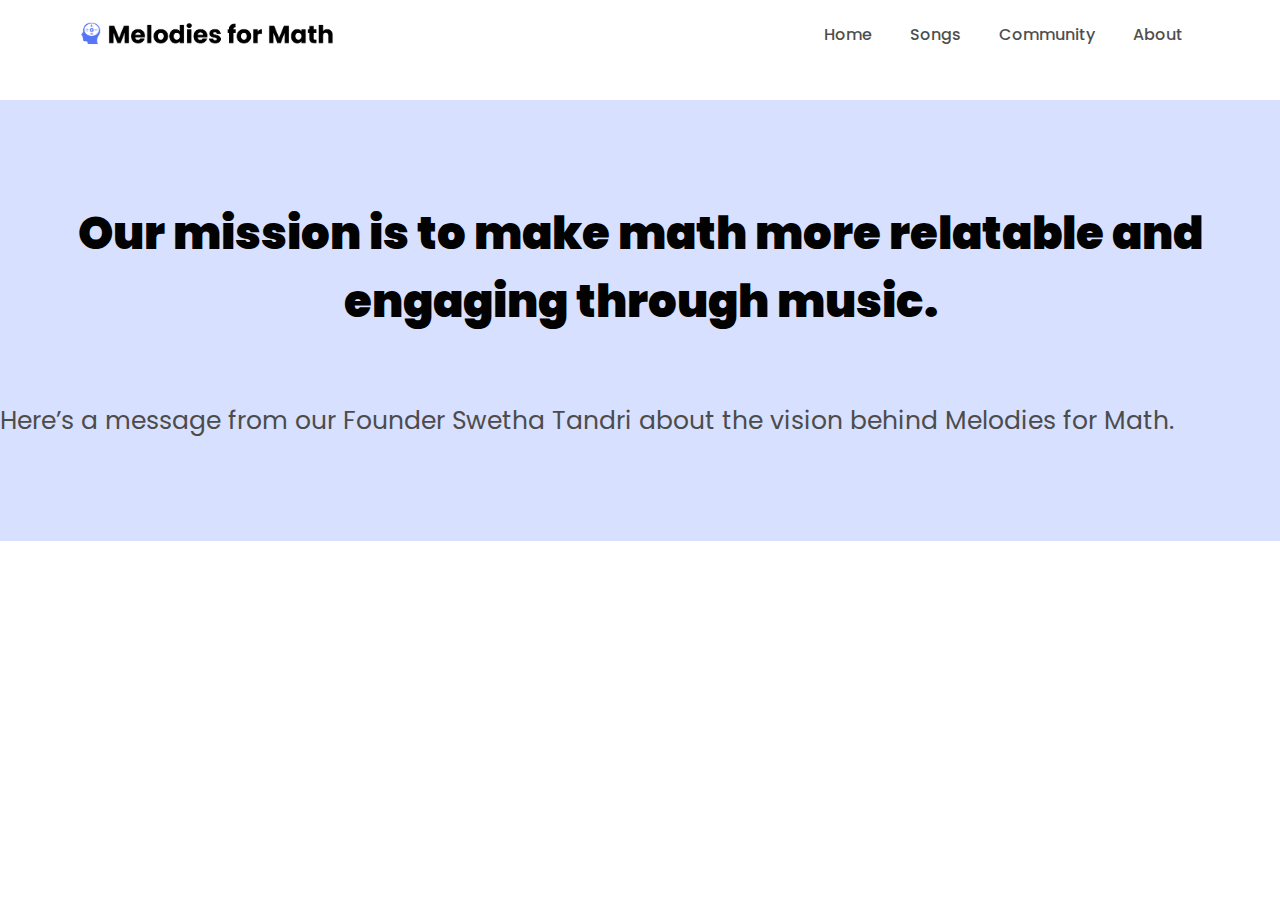
==== about.html @ 5a2b3b9a "songs tab" ====
<!DOCTYPE html>
<html lang="en">
    <head>
        <meta charset="UTF-8">
        <meta http-equiv="X-UA-Compatible" content="IE-edge">
        <meta name="viewport" content="width=device-width, intitial-scale=1.0,  shrink-to-fit=no">
        <title>About</title>
        <link rel="stylesheet" href="https://stackpath.bootstrapcdn.com/bootstrap/4.1.3/css/bootstrap.min.css" integrity="sha384-MCw98/SFnGE8fJT3GXwEOngsV7Zt27NXFoaoApmYm81iuXoPkFOJwJ8ERdknLPMO" crossorigin="anonymous">
        <link rel="stylesheet" href="style.css">
        <link href='https://fonts.googleapis.com/css?family=Poppins'rel="stylesheet">
        <link rel="preconnect" href="https://fonts.googleapis.com"> 
        <link rel="preconnect" href="https://fonts.gstatic.com" crossorigin> 
        <link href="https://fonts.googleapis.com/css2?family=Poppins:wght@700&display=swap" rel="stylesheet">
        <link rel="preconnect" href="https://fonts.googleapis.com"> 
        <link rel="preconnect" href="https://fonts.gstatic.com" crossorigin> 
        <link href="https://fonts.googleapis.com/css2?family=Poppins:wght@400;700&display=swap" rel="stylesheet">
      </head>
    <body>
        <script src="script.js"></script>

        <div class="navigation-bar">
            <div class="m4m-logo">
              <a href="landing.html"> <img src="images/m4m-logo.png">
              </a>
            </div>
            <div id="navigation-container">
            <ul>
              <li><a href="landing.html">Home</a></li>
              <li><a href="songs.html">Songs</a></li>
              <li><a href="https://discord.gg/TbDUQu9WcX" target="_blank">Community</a></li>
              <li><a href="about.html">About</a></li>
            </ul>
            </div>
        </div>

        <section id="our-impact">
            <div class="section second-section">
              <div class="container">
               <div class="row justify-content-center text-center">
                <div class="col-12 col-sm-6 col-lg-10" align="center">
                    <h1>Our mission is to make math more relatable and engaging through music.</h1>
                </div>
                <div class="row justify-content-center text-center" id="here-is-a-message">
                    <p>Here’s a message from our Founder Swetha Tandri about the vision behind Melodies for Math.</p>
                  </div>
                </div>
                </div>
            </div>
          </section>
    
</body>
</html>
---- style.css ----
*, body {
    font-family: 'Poppins', sans-serif;
    color: #020202;
  }

  html{
    scroll-behavior: smooth;
  }

  html,body {
    margin:0;
    padding:0;
    overflow-x:hidden;
}


  .m4m-logo img {
    float: left;
    height: auto;
    width: 260px;
    margin-top: 16px;
    margin-left: 80px;
  }

/* top navigation bar for all pages */

#navigation-container {
    width: 1200px;
    margin: 0 auto;
    height: 70px;
    position: absolute;
    right: 80px;
  }
  
  .navigation-bar {
    height: 70px;
    text-align:right;
  }

  .navigation-bar img{
    z-index: 200;
    position: relative;
    }
 
  .navigation-bar ul {
    padding: 0px;
    margin: 0px;
    text-align: center;
    display:inline-block;
    vertical-align:top;
    font-weight: 500;
  }
  
  .navigation-bar li {
    list-style-type: none;
    padding: 0px;
    height: 24px;
    margin-top: 4px;
    margin-bottom: 4px;
    display: inline;
  }
  
  .navigation-bar li a {    
    font-size: 16px;
    font-family: 'Poppins', sans-serif;
    text-decoration: none;
    line-height: 70px;
    padding: 5px 17px;
    opacity: 0.7;
    color: #020202;
  }
  
  #menu {
    float: right;
  }

/* landing page */

  #landing-page-image  {
    width: 600px;
    padding-top: 100px;
    padding-bottom: 100px;
  }
  
  #landing h1{
    font-size: 45px;
    margin-bottom: 0;
    font-weight: 900;
    color: #020202;
  }
  
  #landing p{
    font-size: 22px;
    margin-top: 20px;
    color: #4C4C4C;
  }
  
  
  .highlight-1{
    color: #5676F5;
  }

  .img-fluid {
    height: auto;
  }

  #simplifying-math {
    padding-left: 90px;
    padding-right: 30px;
    padding-top: 200px;
  }

  /* buttons on landing page */
  button {
    background-color: #5676F5;
    color:#ffffff;
    border-radius: 50px;
    font-size: 17px;
    padding: 15px 28px 15px 28px;
    border: 2px solid #5676F5;
    font-weight: 400;
  }

  .button1{
    margin-top: 20px;
    box-shadow:3px 3px 3px rgb(207, 207, 207);  
  }
  
  .button1:hover {
    background-color: #D8E0FF; 
    color:#5676F5;
  }
  
  .button2{

    background-color:#ffffff;
    color: #020202;
    border: 2px solid #020202;
    box-shadow:3px 3px 3px rgb(207, 207, 207);  
    margin-left: 20px;

  }
  
  .button2:hover {
    background-color: #5676F5; 
    border: 2px solid #5676F5;
    color:#Ffffff;
  }
  
  /* our impact */

  .second-section {
    background-color: #D8E0FF;
  }

  .our-impact {
    background-color: #D8E0FF;
  }

  .align-items-start{
    background-color: #D8E0FF;

  }

  .footer {
    background-color: #5676F5;
  }

  #our-impact h1{
    font-size: 45px;
    margin-bottom: 0;
    font-weight: 900;
    color: #020202;
    padding-top: 50px;
    padding-bottom: 50px;
  }

  #our-impact h3{
    font-size: 45px;
  }

  #our-impact p{
    font-size: 25px;
    padding-bottom: 50px;
  }


/* why m4m exists */

  #music-note{
    width: 200px;
  }

  #operations{
    width: 200px;
  }

  #briefcase{
    width: 230px;
  }

  #why-m4m-exists h1{
    font-size: 45px;
    margin-bottom: 0;
    font-weight: 900;
    color: #020202;
    padding-top: 50px;
    padding-bottom: 40px;
  }

  #why-m4m-exists h3{
    padding-top: 40px;
    padding-right: 85px;
    padding-left: 85px;
    line-height: 45px;
  }

  /* learn math concepts easily */

  #landing-page-image-left  {
    width: 800px;
  }
  
  #learn-math-concepts h1{
    font-size: 45px;
    margin-bottom: 0;
    font-weight: 900;
    color: #020202;
    padding-top: 200px;
  }
  
  #learn-math-concepts p{
    font-size: 22px;
    margin-top: 20px;
    color: #4C4C4C;
  }

  /* meet a hub of motivated math students just like you. */

  #landing-page-image-right {
    width: 600px;
    padding-left: 80px;
  }
  
  #meet-motivated-students{
    padding-left: 90px;
    padding-right: 30px;
    padding-top: 50px;
    padding-bottom: 100px;
  }

  #meet-motivated-students h1{
    font-size: 45px;
    margin-bottom: 0;
    font-weight: 900;
    color: #020202;
    padding-top: 100px;

  }
  
  #meet-motivated-students p{
    font-size: 22px;
    margin-top: 20px;
    color: #4C4C4C;
  }

  /* Hear from our members */

  .highlight-2{
    line-height: 40px;
    color: #4C4C4C;
    font-weight: bold;
  }
  
  .highlight-3{
    color: #A39E9E;
  }

  .box-2{
    background-color:#fff;  
    
    padding-left:20px;
    padding-right:20px;
    border-radius: 20px;
    width: 500px;
    margin: 20px;

  }

  .box-2 p{
    padding: 40px;
    color: #4C4C4C
  }


  #hear-from-members h1{
    font-size: 45px;
    margin-bottom: -80;
    font-weight: 900;
    color: #020202;
  }

  #hear-from p{
    line-height: 80px;
    color: #4C4C4C;
  }

  #testimonial-boxes{
    padding-top: 0px;
    padding-bottom: 60px;
  }
  
  #hear-from{
    padding-top: 50px;
  }

  .button {
    background-color: #5676F5;
    color:#ffffff;
    border-radius: 50px;
    font-size: 17px;
    padding: 15px 28px 15px 28px;
    border: 2px solid #5676F5;
    font-weight: 400;
  }

  .button3{
    margin-top: 20px;
    box-shadow:3px 3px 3px rgb(207, 207, 207);  
    margin-right: -70px;
  }
  
  .button3:hover {
    background-color: #D8E0FF; 
    color:#5676F5;
  }
  
  .button4{

    background-color:#ffffff;
    color: #020202;
    border: 2px solid #020202;
    box-shadow:3px 3px 3px rgb(207, 207, 207);  
    margin-left: 90px;

  }
  
  .button4:hover {
    background-color: #5676F5; 
    border: 2px solid #5676F5;
    color:#Ffffff;
  }
  

  /* footer */

  #footer p{
    color: #ffffff;
    line-height: 2.5;
  }

  #m4m-white{
    width: 50%;
  }

  #footer-links{
    padding-top: 50px;
  }

  #footer-ein{
    padding-bottom: 30px;
  }

  #tiktok{
    width: 21px;
    margin: 10px;
  }

  #instagram{
    width: 25px;
    margin: 10px;
  }

  #youtube{
    width: 35px;
    margin: 10px;
  }

  #linkedin{
    width: 23px;
    margin: 10px;
  }

  #discord{
    width: 32px;
    margin: 10px;
  }

  /*
  ul {
    display: flex;
    justify-content: space-between;
    border: 1px solid black;
    list-style-type: none;
    padding: 10px;
    margin: 0;
  }

*/

/* about page */

/* our mission is...*/

#here-is-a-message p{
  line-height: 80px;
  color: #4C4C4C;
  padding-bottom: 80px;
}

#our-impact h1{
  padding-bottom: 20px;
  padding-top: 100px;
}
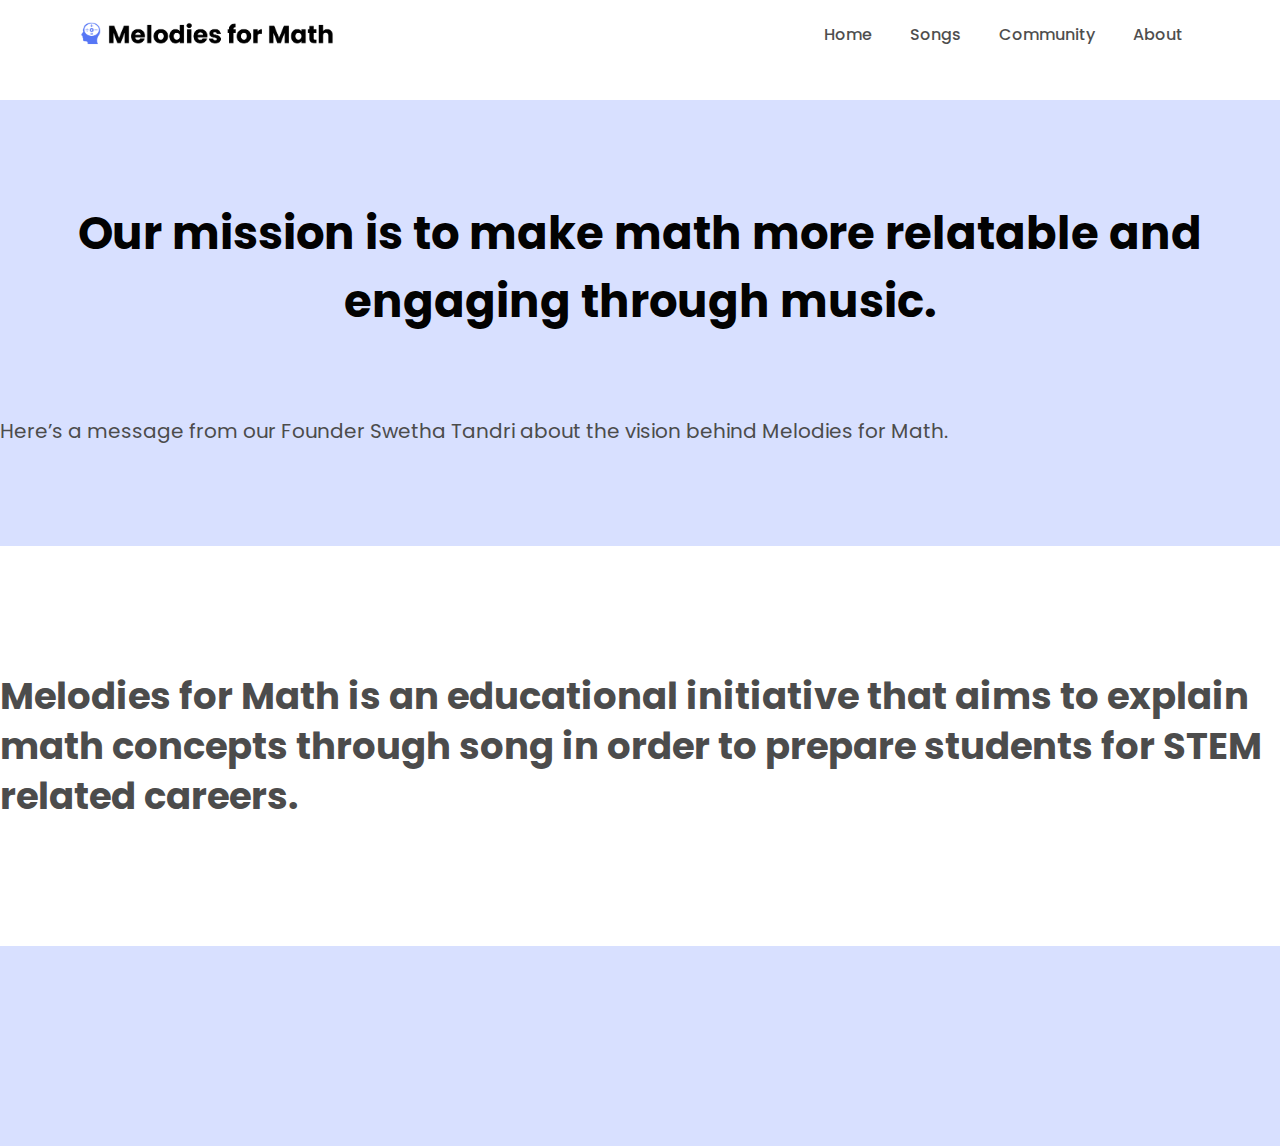
==== commit 1058229c: "songs new commit" ====
--- a/about.html
+++ b/about.html
@@ -33,7 +33,7 @@
             </div>
         </div>
 
-        <section id="our-impact">
+        <section id="our-mission">
             <div class="section second-section">
               <div class="container">
                <div class="row justify-content-center text-center">
@@ -47,6 +47,35 @@
                 </div>
             </div>
           </section>
+
+          <section id="m4m-educational">
+            <div class="section educational-section">
+              <div class="container" id="educational-container">
+               <div class="row justify-content-center text-center">
+                <div class="col-12 col-sm-6 col-lg-11" align="left">
+                    <h1>Melodies for Math is an educational initiative that aims to explain math concepts through song in order to prepare students for STEM related careers. </h1>
+                </div>
+                </div>
+                </div>
+            </div>
+          </section>
+
+          <section id="gradient-about">
+            <div class="section second-section">
+              <div class="container" id="gradient-about">
+               <div class="row justify-content-center text-center">
+                <br>
+                <br>
+                <br>
+                <br>
+                <br>
+                <br>
+                <br>
+                <br>
+                </div>
+                </div>
+            </div>
+          </section>
     
 </body>
 </html>--- a/style.css
+++ b/style.css
@@ -413,12 +413,27 @@
 /* our mission is...*/
 
 #here-is-a-message p{
-  line-height: 80px;
   color: #4C4C4C;
-  padding-bottom: 80px;
+  padding-bottom: 100px;
+  padding-top: 30px;
+  font-size: 20px;
 }
 
-#our-impact h1{
+#our-mission h1{
   padding-bottom: 20px;
   padding-top: 100px;
+  font-weight: 700;
+  font-size: 45px;
 }
+
+.educational-section h1{
+  padding-bottom: 100px;
+  padding-top: 100px;
+  font-weight: 700;
+  font-size: 37px;
+  color: #4C4C4C;
+  line-height: 50px;
+}
+
+
+
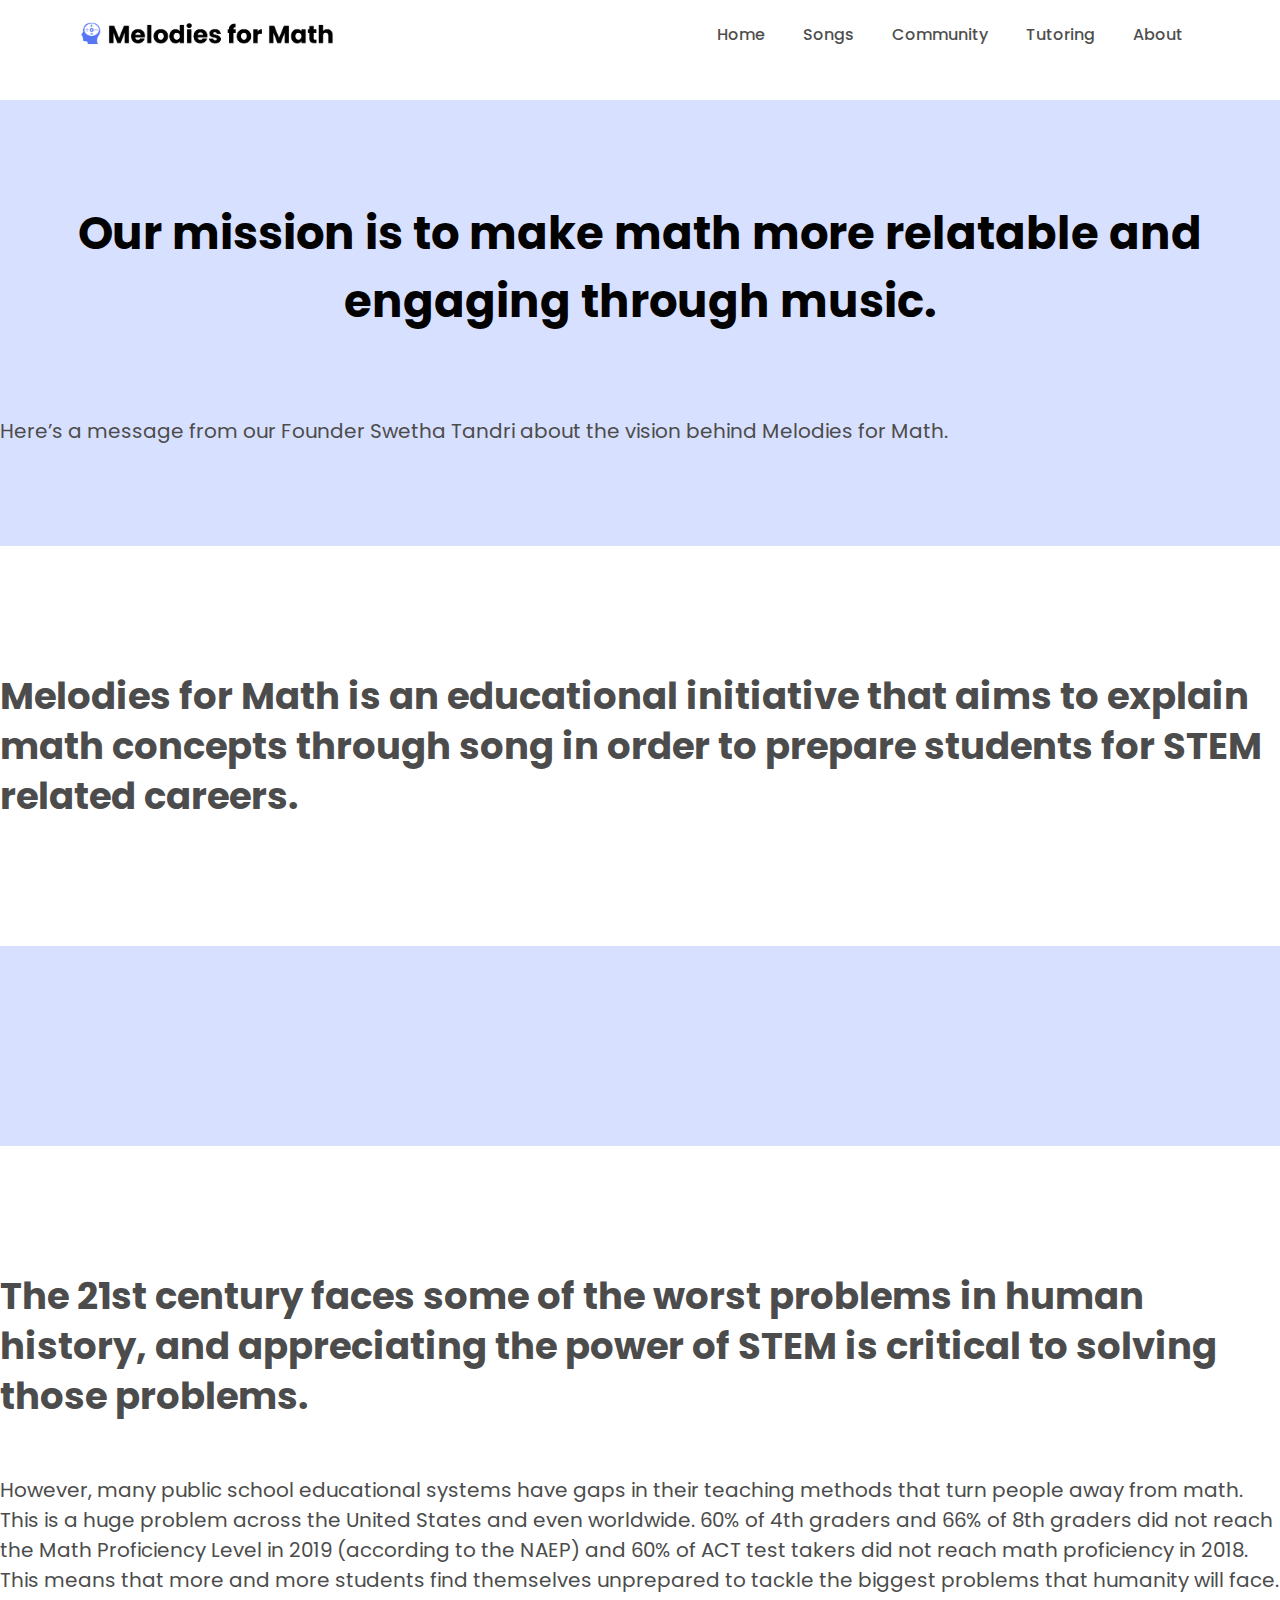
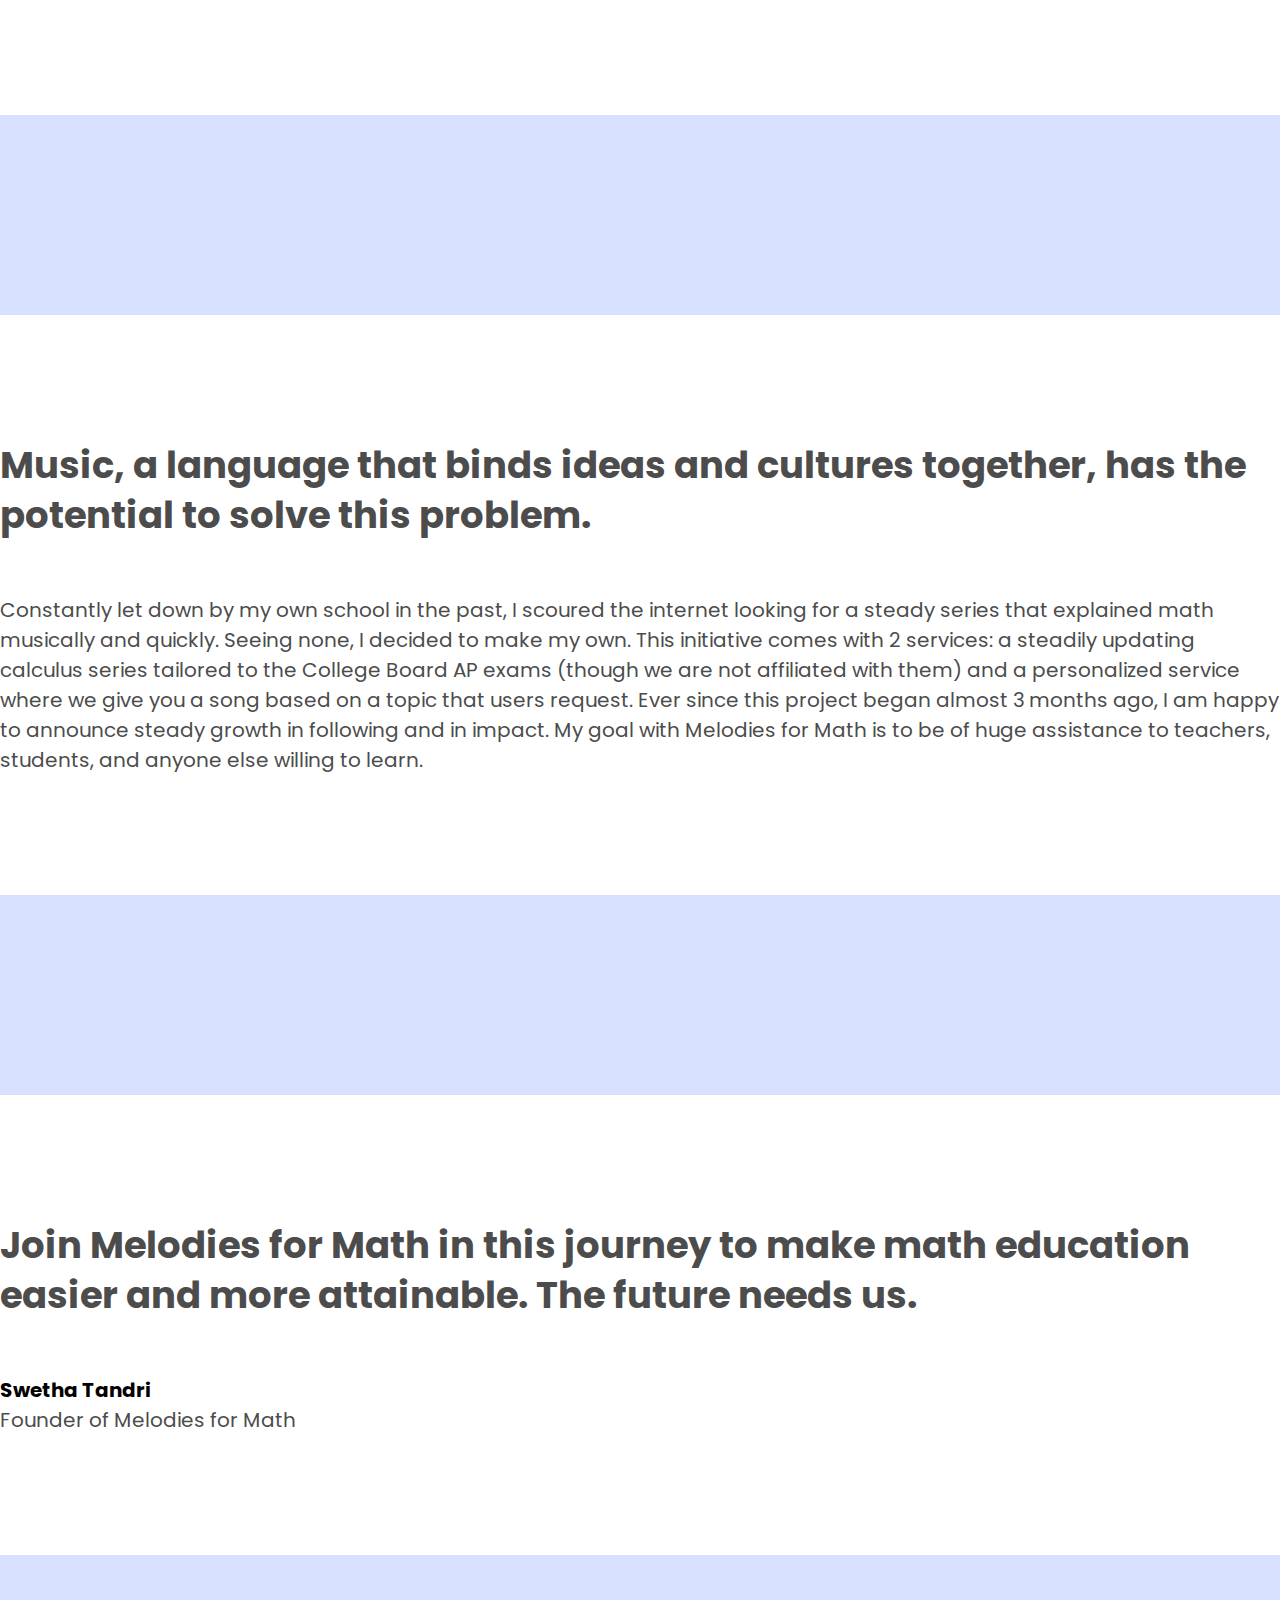
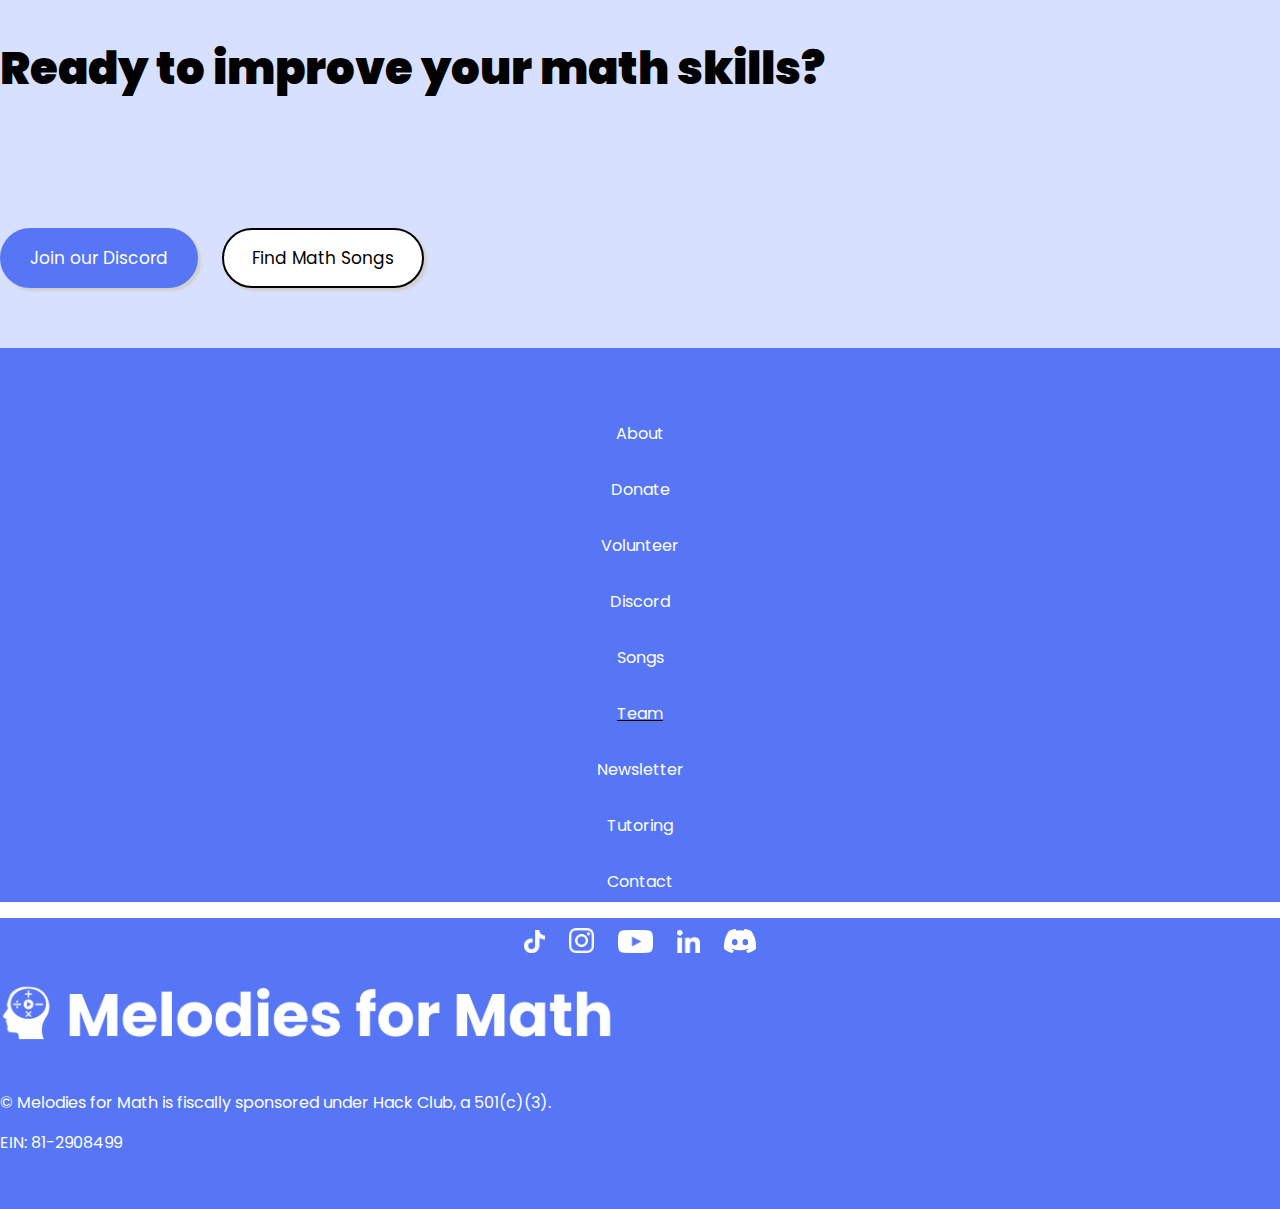
==== commit ea772d62: "finishing static content" ====
--- a/about.html
+++ b/about.html
@@ -27,7 +27,8 @@
             <ul>
               <li><a href="landing.html">Home</a></li>
               <li><a href="songs.html">Songs</a></li>
-              <li><a href="https://discord.gg/TbDUQu9WcX" target="_blank">Community</a></li>
+              <li><a href="https://discord.com/invite/Tz2MhbSn56" target="_blank">Community</a></li>
+              <li><a href="https://calendly.com/swethatandri/one-on-one-tutoring-w-swetha?month=2021-09&date=2021-09-22" target="_blank">Tutoring</a></li>
               <li><a href="about.html">About</a></li>
             </ul>
             </div>
@@ -76,6 +77,174 @@
                 </div>
             </div>
           </section>
+
+          <section id="m4m-educational">
+            <div class="section twentyone-section">
+              <div class="container" id="educational-container">
+               <div class="row justify-content-center text-center">
+                <div class="col-12 col-sm-6 col-lg-11" align="left">
+                    <h1>The 21st century faces some of the worst problems in human history, and appreciating the power of STEM is critical to solving those problems.  </h1>
+                    <p>However, many public school educational systems have gaps in their teaching methods that turn people away from math. This is a huge problem across the United States and even worldwide. 60% of 4th graders and 66% of 8th graders did not reach the Math Proficiency Level in 2019 (according to the NAEP) and 60% of ACT test takers did not reach math proficiency in 2018. This means that more and more students find themselves unprepared to tackle the biggest problems that humanity will face. </p>
+                </div>
+                </div>
+                </div>
+            </div>
+          </section>
+
+          <section id="gradient-about">
+            <div class="section second-section">
+              <div class="container" id="gradient-about">
+               <div class="row justify-content-center text-center">
+                <br>
+                <br>
+                <br>
+                <br>
+                <br>
+                <br>
+                <br>
+                <br>
+                </div>
+                </div>
+            </div>
+          </section>
+
+          <section id="m4m-educational">
+            <div class="section twentyone-section">
+              <div class="container" id="educational-container">
+               <div class="row justify-content-center text-center">
+                <div class="col-12 col-sm-6 col-lg-11" align="left">
+                    <h1>Music, a language that binds ideas and cultures together, has the potential to solve this problem.   </h1>
+                    <p>Constantly let down by my own school in the past, I scoured the internet looking for a steady series that explained math musically and quickly. Seeing none, I decided to make my own. This initiative comes with 2 services: a steadily updating calculus series tailored to the College Board AP exams (though we are not affiliated with them) and a personalized service where we give you a song based on a topic that users request. Ever since this project began almost 3 months ago, I am happy to announce steady growth in following and in impact. My goal with Melodies for Math is to be of huge assistance to teachers, students, and anyone else willing to learn.   </p>
+                </div>
+                </div>
+                </div>
+            </div>
+          </section>
+
+          <section id="gradient-about">
+            <div class="section second-section">
+              <div class="container" id="gradient-about">
+               <div class="row justify-content-center text-center">
+                <br>
+                <br>
+                <br>
+                <br>
+                <br>
+                <br>
+                <br>
+                <br>
+                </div>
+                </div>
+            </div>
+          </section>
+
+          <section id="m4m-educational">
+            <div class="section twentyone-section">
+              <div class="container" id="educational-container">
+               <div class="row justify-content-center text-center">
+                <div class="col-12 col-sm-6 col-lg-11" align="left">
+                    <h1>Join Melodies for Math in this journey to make math education easier and more attainable. The future needs us.   </h1>
+                    <p><b>Swetha Tandri</b><br> Founder of Melodies for Math  </p>
+                </div>
+                </div>
+                </div>
+            </div>
+          </section>
+
+      
+
+          <section id="hear-from-members">
+            <div class="section second-section">
+              <div class="container">
+               <div class="row justify-content-center text-center" id="hear-from">
+                    <h1>Ready to improve your math skills?</h1>
+                    <br>
+                    <br>
+                    <br>
+                  </div>
+                </div>
+              </div> 
+              <div class="row justify-content-center align-items-start" id="testimonial-boxes">
+              
+             
+            <form>
+              <button formaction="https://discord.com/invite/Tz2MhbSn56" target="_blank" class="button button3">Join our Discord</button>
+              <button formaction="#explore-math-resources" class=" button button4">Find Math Songs</button>
+            </form>
+          </div>
+            </div>
+          </section>
+        
+          <section id="footer">
+        
+              <div class="row footer justify-content-center text-center" id="footer-links">
+                <div class="col-12 col-sm-6 col-lg-1" align="center"> 
+                  <p>About</p>
+                </div>
+                <div class="col-12 col-sm-6 col-lg-1" align="center">
+                  <p>Donate</p>
+                </div>
+                <div class="col-12 col-sm-6 col-lg-1" align="center">
+                  <p>Volunteer</p>
+                </div>
+                <div class="col-12 col-sm-6 col-lg-1" align="center">
+                  <p>Discord</p>
+                </div>
+                <div class="col-12 col-sm-6 col-lg-1" align="center">
+                  <p>Songs</p>
+                </div>
+                <div class="col-12 col-sm-6 col-lg-1" align="center">
+                  <a href="team.html"><p>Team</p></a>
+                </div>
+                <div class="col-12 col-sm-6 col-lg-1" align="center">
+                  <p>Newsletter</p>
+                </div>
+                <div class="col-12 col-sm-6 col-lg-1" align="center">
+                  <p>Tutoring</p>
+                </div>
+                <div class="col-12 col-sm-6 col-lg-1" align="center">
+                  <p>Contact</p>
+                </div>
+              </div>
+        
+              <!--
+              <div class="row footer justify-content-center text-center">
+              <div class="container justify-content-center">
+                <ul>
+                  <li>Random Link</li>
+                  <li>Random Link</li>
+                  <li>Random Link</li>
+                  <li>Random Link</li>
+                  <li>Random Link</li>
+                  <li>Random Link</li>
+                  <li>Random Link</li>
+                  <li>Random Link</li>
+                  <li>Random Link</li>
+        
+                </ul>
+              </div>
+              </div>
+            -->
+        
+              <div class="row footer justify-content-center text-center" id="footer-socials">
+                <div class="container justify-content-center" align="center" id="socials">
+                  <img src="images/tiktok.png" id="tiktok" alt="popsicle">
+                  <img src="images/instagram.png" id="instagram" alt="popsicle">
+                  <img src="images/youtube.png" id="youtube" alt="popsicle">
+                  <img src="images/linkedin.png" id="linkedin" alt="popsicle">
+                  <img src="images/discord.png" id="discord" alt="popsicle">
+                </div>
+              </div>
+        
+              <div class="section footer">
+                <div class="container">
+                 <div class="row justify-content-center text-center col-12" id="footer-ein">
+                  <img src="images/m4m-white.png" id="m4m-white" alt="popsicle">
+                      <p>© Melodies for Math is fiscally sponsored under Hack Club, a 501(c)(3). <br> EIN: 81-2908499</p>
+                    </div>
+                  </div>
+                </div> 
+          </section>
     
 </body>
 </html>--- a/style.css
+++ b/style.css
@@ -132,19 +132,17 @@
   }
   
   .button2{
-
-    background-color:#ffffff;
-    color: #020202;
-    border: 2px solid #020202;
+    background-color:#ffffff !important;
+    color: #020202 !important;
+    border: 2px solid #020202 !important;
     box-shadow:3px 3px 3px rgb(207, 207, 207);  
     margin-left: 20px;
-
   }
   
   .button2:hover {
-    background-color: #5676F5; 
-    border: 2px solid #5676F5;
-    color:#Ffffff;
+    background-color: #5676F5 !important; 
+    border: 2px solid #5676F5 !important;
+    color:#Ffffff !important;
   }
   
   /* our impact */
@@ -435,5 +433,97 @@
   line-height: 50px;
 }
 
-
-
+.twentyone-section h1{
+  padding-top: 100px;
+  font-weight: 700;
+  font-size: 37px;
+  color: #4C4C4C;
+  line-height: 50px;
+}
+
+.twentyone-section p{
+  padding-bottom: 100px;
+  padding-top: 30px;
+  font-size: 20px;
+  color: #4C4C4C;
+}
+
+/* songs tab */
+
+#searchbar {
+  border-radius: 30px;
+  background-color: #E5E7EB;
+  border: 2px solid #E5E7EB;
+  padding-top: 15px;
+  padding-bottom: 15px;
+  padding-left: 300px;
+  padding-right: 300px;
+  margin-bottom: 60px;
+}
+
+#find-the-perfect-section-p p{
+  color: #4C4C4C;
+  padding-bottom: 30px;
+  padding-top: 30px;
+  font-size: 20px;
+}
+
+
+#the-perfect h1{
+  padding-top: 100px;
+  font-weight: 700;
+  font-size: 45px;
+}
+
+button {
+  background-color: #5676F5;
+  color:#ffffff;
+  border-radius: 50px;
+  font-size: 17px;
+  padding: 15px 28px 15px 28px;
+  border: 2px solid #5676F5;
+  font-weight: 400;
+}
+
+.button-request{
+  margin-top: 0px;
+  box-shadow:3px 3px 3px rgb(207, 207, 207);  
+}
+
+.button-request:hover {
+  background-color: #D8E0FF; 
+  color:#5676F5;
+}
+
+#sample-video{
+  margin-bottom: 70px;
+}
+
+/* team page */
+
+.team-section {
+  background-color: #D8E0FF;
+}
+
+#team-section-new h1{
+  padding-bottom: 100px;
+  padding-top: 100px;
+  font-weight: 700;
+  font-size: 45px;
+}
+
+.user-pic {
+  width: 250px;
+  height: 250px;
+  overflow: hidden;
+  border-radius: 100%;
+  margin: 20px auto 20px;
+  border: 3px solid #ddd;
+}
+
+#team-current h4{
+  font-weight: 600;
+}
+
+
+
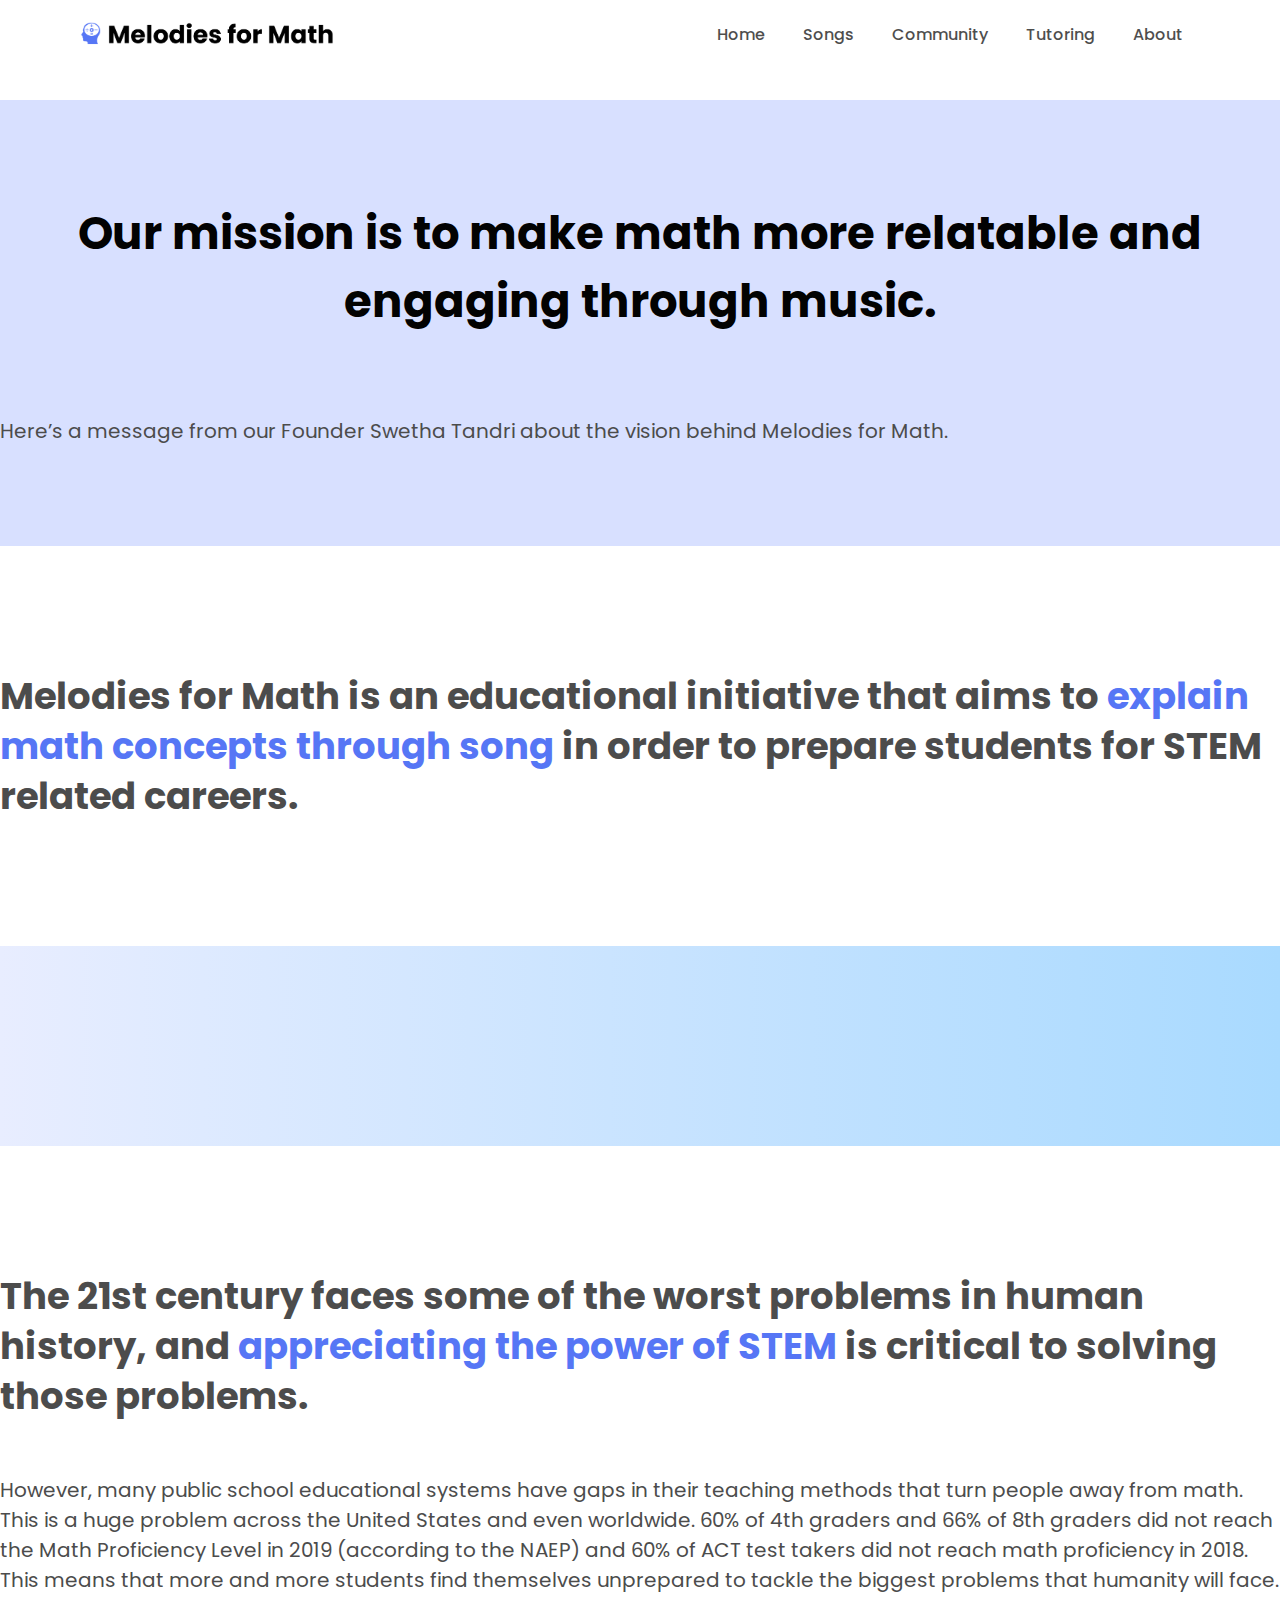
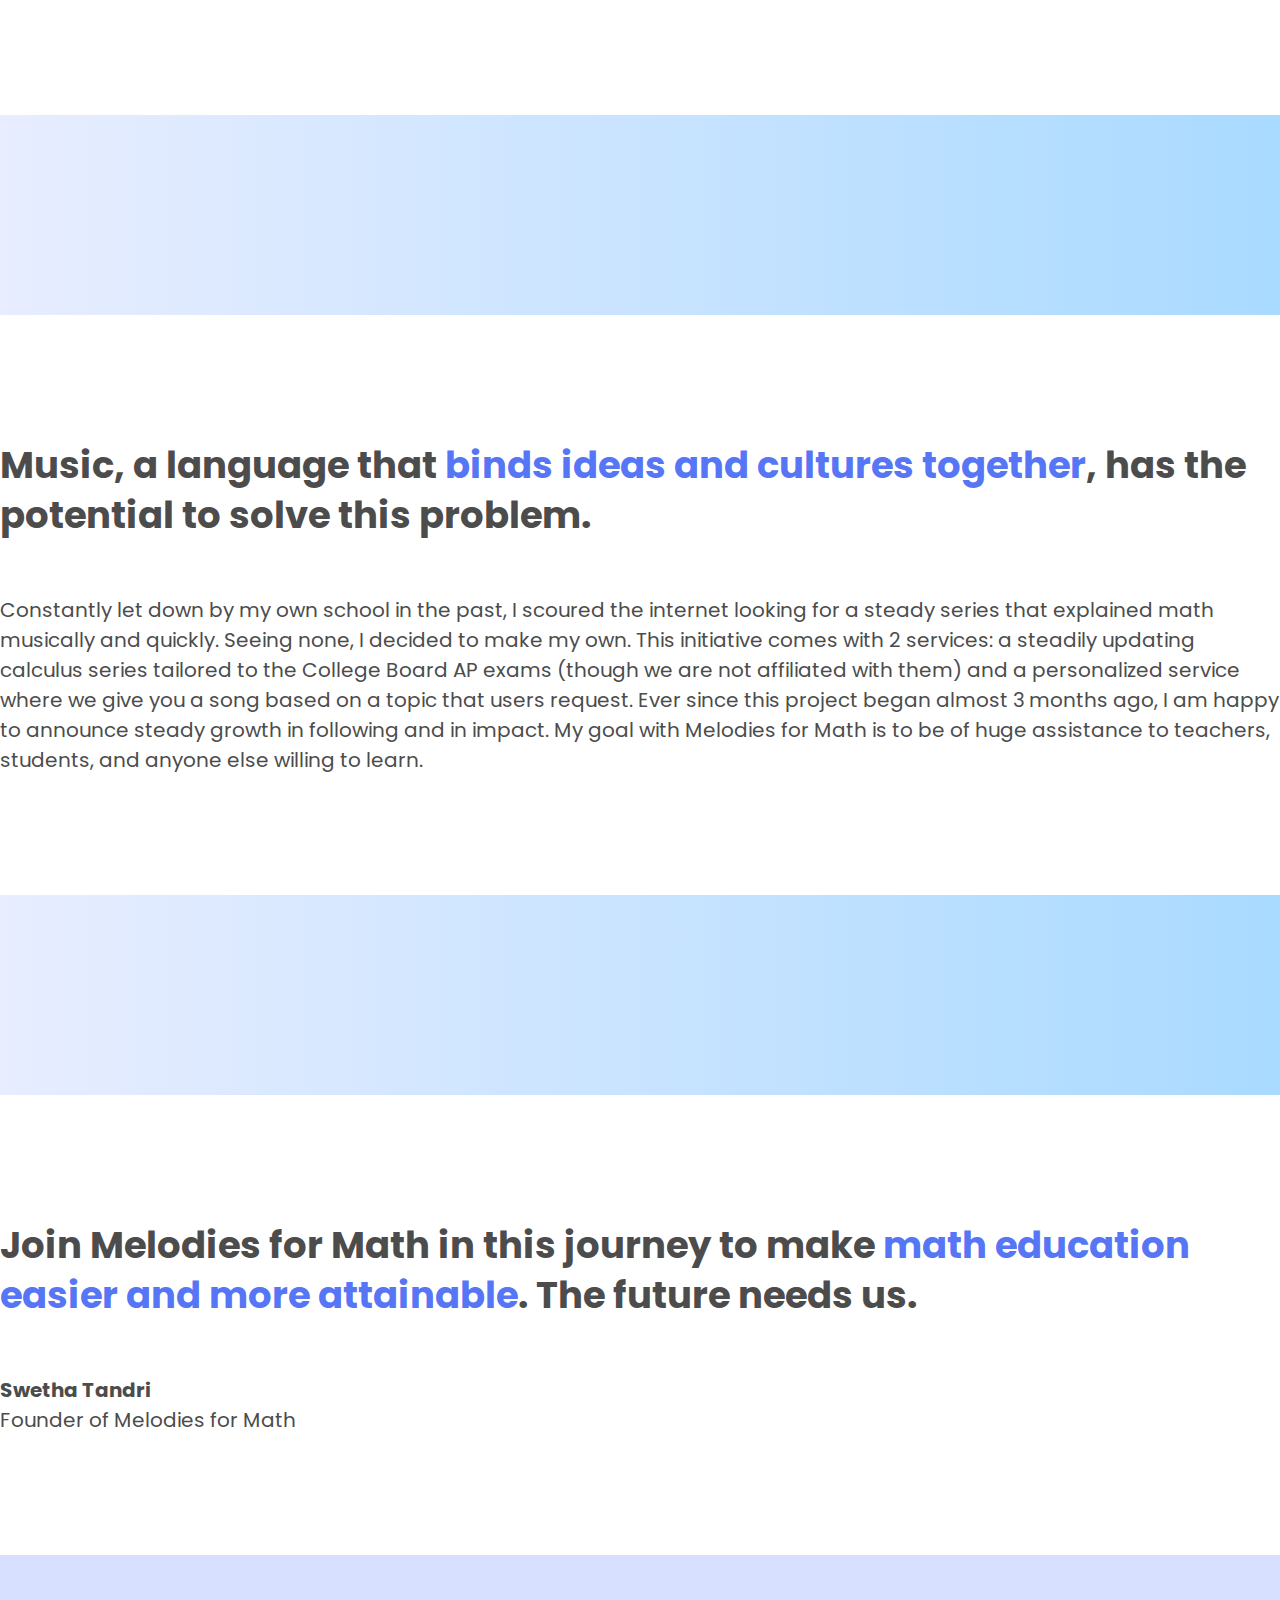
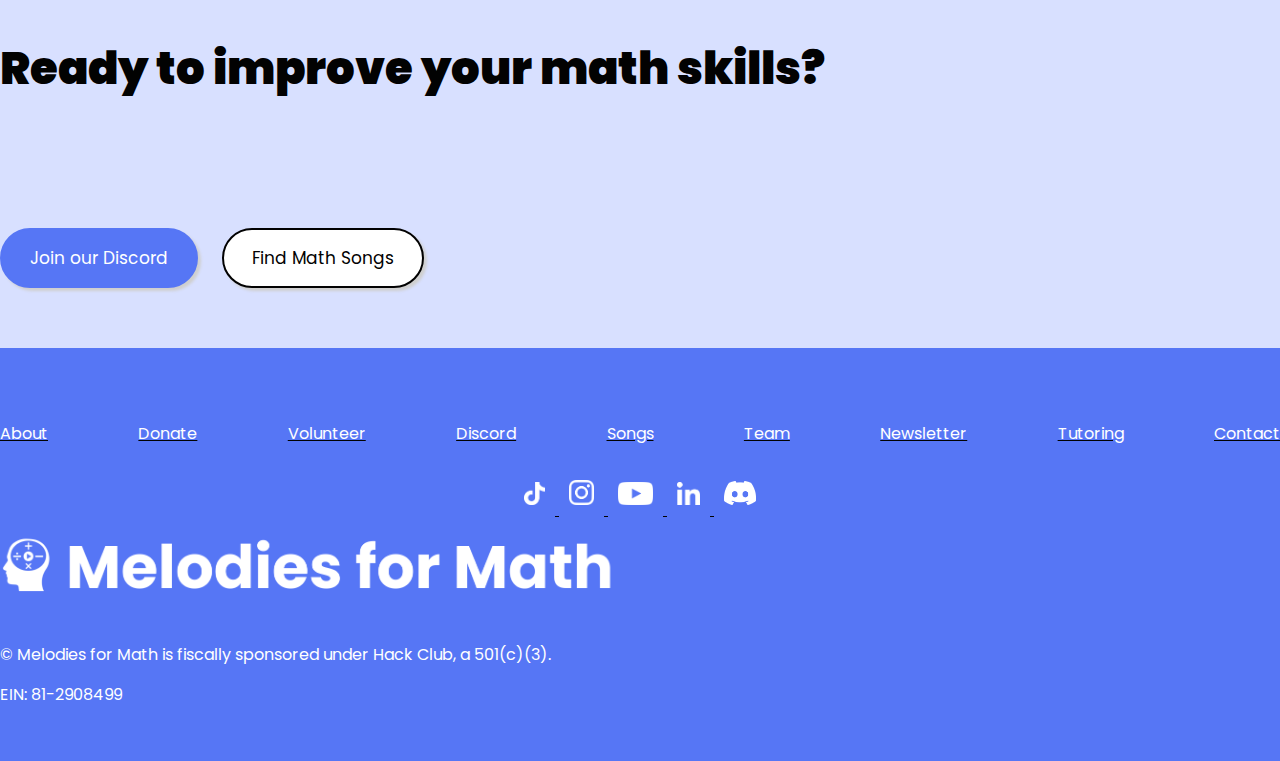
==== commit 8b8f465b: "1am commit" ====
--- a/about.html
+++ b/about.html
@@ -54,7 +54,7 @@
               <div class="container" id="educational-container">
                <div class="row justify-content-center text-center">
                 <div class="col-12 col-sm-6 col-lg-11" align="left">
-                    <h1>Melodies for Math is an educational initiative that aims to explain math concepts through song in order to prepare students for STEM related careers. </h1>
+                    <h1>Melodies for Math is an educational initiative that aims to <span class="highlight-1">explain math concepts through song</span> in order to prepare students for STEM related careers. </h1>
                 </div>
                 </div>
                 </div>
@@ -62,20 +62,16 @@
           </section>
 
           <section id="gradient-about">
-            <div class="section second-section">
-              <div class="container" id="gradient-about">
-               <div class="row justify-content-center text-center">
-                <br>
-                <br>
-                <br>
-                <br>
-                <br>
-                <br>
-                <br>
-                <br>
-                </div>
-                </div>
-            </div>
+              <div id="gradient-about">
+                <br>
+                <br>
+                <br>
+                <br>
+                <br>
+                <br>
+                <br>
+                <br>
+                </div>
           </section>
 
           <section id="m4m-educational">
@@ -83,7 +79,7 @@
               <div class="container" id="educational-container">
                <div class="row justify-content-center text-center">
                 <div class="col-12 col-sm-6 col-lg-11" align="left">
-                    <h1>The 21st century faces some of the worst problems in human history, and appreciating the power of STEM is critical to solving those problems.  </h1>
+                    <h1>The 21st century faces some of the worst problems in human history, and <span class="highlight-1">appreciating the power of STEM</span> is critical to solving those problems.  </h1>
                     <p>However, many public school educational systems have gaps in their teaching methods that turn people away from math. This is a huge problem across the United States and even worldwide. 60% of 4th graders and 66% of 8th graders did not reach the Math Proficiency Level in 2019 (according to the NAEP) and 60% of ACT test takers did not reach math proficiency in 2018. This means that more and more students find themselves unprepared to tackle the biggest problems that humanity will face. </p>
                 </div>
                 </div>
@@ -92,28 +88,24 @@
           </section>
 
           <section id="gradient-about">
-            <div class="section second-section">
-              <div class="container" id="gradient-about">
-               <div class="row justify-content-center text-center">
-                <br>
-                <br>
-                <br>
-                <br>
-                <br>
-                <br>
-                <br>
-                <br>
-                </div>
-                </div>
-            </div>
-          </section>
+            <div id="gradient-about">
+              <br>
+              <br>
+              <br>
+              <br>
+              <br>
+              <br>
+              <br>
+              <br>
+              </div>
+        </section>
 
           <section id="m4m-educational">
             <div class="section twentyone-section">
               <div class="container" id="educational-container">
                <div class="row justify-content-center text-center">
                 <div class="col-12 col-sm-6 col-lg-11" align="left">
-                    <h1>Music, a language that binds ideas and cultures together, has the potential to solve this problem.   </h1>
+                    <h1>Music, a language that <span class="highlight-1">binds ideas and cultures together</span>, has the potential to solve this problem.   </h1>
                     <p>Constantly let down by my own school in the past, I scoured the internet looking for a steady series that explained math musically and quickly. Seeing none, I decided to make my own. This initiative comes with 2 services: a steadily updating calculus series tailored to the College Board AP exams (though we are not affiliated with them) and a personalized service where we give you a song based on a topic that users request. Ever since this project began almost 3 months ago, I am happy to announce steady growth in following and in impact. My goal with Melodies for Math is to be of huge assistance to teachers, students, and anyone else willing to learn.   </p>
                 </div>
                 </div>
@@ -122,29 +114,25 @@
           </section>
 
           <section id="gradient-about">
-            <div class="section second-section">
-              <div class="container" id="gradient-about">
-               <div class="row justify-content-center text-center">
-                <br>
-                <br>
-                <br>
-                <br>
-                <br>
-                <br>
-                <br>
-                <br>
-                </div>
-                </div>
-            </div>
-          </section>
+            <div id="gradient-about">
+              <br>
+              <br>
+              <br>
+              <br>
+              <br>
+              <br>
+              <br>
+              <br>
+              </div>
+        </section>
 
           <section id="m4m-educational">
             <div class="section twentyone-section">
               <div class="container" id="educational-container">
                <div class="row justify-content-center text-center">
                 <div class="col-12 col-sm-6 col-lg-11" align="left">
-                    <h1>Join Melodies for Math in this journey to make math education easier and more attainable. The future needs us.   </h1>
-                    <p><b>Swetha Tandri</b><br> Founder of Melodies for Math  </p>
+                    <h1>Join Melodies for Math in this journey to make <span class="highlight-1">math education easier and more attainable</span>. The future needs us.   </h1>
+                    <p><span id="highlight-bold">Swetha Tandri</span><br> Founder of Melodies for Math  </p>
                 </div>
                 </div>
                 </div>
@@ -175,38 +163,39 @@
             </div>
           </section>
         
-          <section id="footer">
-        
-              <div class="row footer justify-content-center text-center" id="footer-links">
-                <div class="col-12 col-sm-6 col-lg-1" align="center"> 
-                  <p>About</p>
-                </div>
-                <div class="col-12 col-sm-6 col-lg-1" align="center">
-                  <p>Donate</p>
-                </div>
-                <div class="col-12 col-sm-6 col-lg-1" align="center">
-                  <p>Volunteer</p>
-                </div>
-                <div class="col-12 col-sm-6 col-lg-1" align="center">
-                  <p>Discord</p>
-                </div>
-                <div class="col-12 col-sm-6 col-lg-1" align="center">
-                  <p>Songs</p>
-                </div>
-                <div class="col-12 col-sm-6 col-lg-1" align="center">
-                  <a href="team.html"><p>Team</p></a>
-                </div>
-                <div class="col-12 col-sm-6 col-lg-1" align="center">
-                  <p>Newsletter</p>
-                </div>
-                <div class="col-12 col-sm-6 col-lg-1" align="center">
-                  <p>Tutoring</p>
-                </div>
-                <div class="col-12 col-sm-6 col-lg-1" align="center">
-                  <p>Contact</p>
-                </div>
-              </div>
-        
+        
+  <section id="footer">
+
+    <div class="row footer justify-content-center text-center" id="footer-links">
+      <div class="col-12 col-sm-6 col-lg-1" align="center"> 
+        <a href="about.html" id="footer-link"><p>About</p></a>
+      </div>
+      <div class="col-12 col-sm-6 col-lg-1" align="center">
+        <a href="https://gofund.me/463f03d2" target="_blank" id="footer-link"><p>Donate</p></a>
+      </div>
+      <div class="col-12 col-sm-6 col-lg-1" align="center">
+        <a href="https://docs.google.com/forms/d/e/1FAIpQLSeDCkqKxTNczoIlBeXjafqEVL4JGvuM2c9qqFNOZKmlujBZoQ/viewform" target="_blank" id="footer-link"><p>Volunteer</p></a>
+      </div>
+      <div class="col-12 col-sm-6 col-lg-1" align="center">
+        <a href="https://discord.com/invite/Tz2MhbSn56" target="_blank" id="footer-link"><p>Discord</p></a>
+      </div>
+      <div class="col-12 col-sm-6 col-lg-1" align="center">
+        <a href="songs.html" id="footer-link"><p>Songs</p></a>
+      </div>
+      <div class="col-12 col-sm-6 col-lg-1" align="center">
+        <a href="team.html" id="footer-link"><p>Team</p></a>
+      </div>
+      <div class="col-12 col-sm-6 col-lg-1" align="center">
+        <a href="https://docs.google.com/forms/d/e/1FAIpQLScifwCt8CB-3UTbq-5uNAP3sdAoEG4pT4kVO-atPBvLjTcUPg/viewform" target="_blank" id="footer-link"><p>Newsletter</p></a>
+      </div>
+      <div class="col-12 col-sm-6 col-lg-1" align="center">
+        <a href="https://calendly.com/swethatandri/one-on-one-tutoring-w-swetha?month=2021-09&date=2021-09-22" target="_blank" id="footer-link"><p>Tutoring</p></a>
+      </div>
+      <div class="col-12 col-sm-6 col-lg-1" align="center">
+        <a href="https://docs.google.com/forms/d/e/1FAIpQLSf90631SiJfrmCNIzB-7m59O44Z84pgprgHulMPHpl6-94EaA/viewform" target="_blank" id="footer-link"><p>Contact</p></a>
+      </div>
+    </div>
+
               <!--
               <div class="row footer justify-content-center text-center">
               <div class="container justify-content-center">
@@ -226,15 +215,25 @@
               </div>
             -->
         
-              <div class="row footer justify-content-center text-center" id="footer-socials">
-                <div class="container justify-content-center" align="center" id="socials">
+            <div class="row footer justify-content-center text-center" id="footer-socials">
+              <div class="container justify-content-center" align="center" id="socials">
+                <a href="https://www.tiktok.com/@melodiesformath?lang=en" target="_blank">
                   <img src="images/tiktok.png" id="tiktok" alt="popsicle">
+                </a>
+                <a href="https://www.instagram.com/melodiesformathofficial/" target="_blank">
                   <img src="images/instagram.png" id="instagram" alt="popsicle">
+                </a>
+                <a href="https://www.youtube.com/channel/UCxAmqqOdFQKGlzPcMRH1NAg" target="_blank">
                   <img src="images/youtube.png" id="youtube" alt="popsicle">
+                </a>
+                <a href="https://www.linkedin.com/company/melodies-for-math/" target="_blank">
                   <img src="images/linkedin.png" id="linkedin" alt="popsicle">
+                </a>
+                <a href="https://discord.gg/Tz2MhbSn56" target="_blank">
                   <img src="images/discord.png" id="discord" alt="popsicle">
-                </div>
-              </div>
+                </a>
+              </div>
+            </div>
         
               <div class="section footer">
                 <div class="container">
--- a/style.css
+++ b/style.css
@@ -1,7 +1,7 @@
 *, body {
-    font-family: 'Poppins', sans-serif;
-    color: #020202;
-  }
+  font-family: 'Poppins', sans-serif;
+  color: #020202;
+}
 
   html{
     scroll-behavior: smooth;
@@ -49,6 +49,8 @@
     display:inline-block;
     vertical-align:top;
     font-weight: 500;
+    text-decoration: none;
+
   }
   
   .navigation-bar li {
@@ -58,6 +60,8 @@
     margin-top: 4px;
     margin-bottom: 4px;
     display: inline;
+    text-decoration: none;
+
   }
   
   .navigation-bar li a {    
@@ -162,7 +166,11 @@
 
   .footer {
     background-color: #5676F5;
-  }
+    text-decoration: none;
+
+
+  }
+
 
   #our-impact h1{
     font-size: 45px;
@@ -174,7 +182,7 @@
   }
 
   #our-impact h3{
-    font-size: 45px;
+    font-size: 60px;
   }
 
   #our-impact p{
@@ -211,6 +219,7 @@
     padding-right: 85px;
     padding-left: 85px;
     line-height: 45px;
+    font-size: 27px;
   }
 
   /* learn math concepts easily */
@@ -301,6 +310,7 @@
   #hear-from p{
     line-height: 80px;
     color: #4C4C4C;
+    font-size: 20px;
   }
 
   #testimonial-boxes{
@@ -355,6 +365,7 @@
   #footer p{
     color: #ffffff;
     line-height: 2.5;
+    text-decoration: none;
   }
 
   #m4m-white{
@@ -363,6 +374,15 @@
 
   #footer-links{
     padding-top: 50px;
+    display: flex;
+    justify-content: space-between;
+    text-decoration: none;
+  }
+
+  
+  #footer-link:hover{
+    text-decoration: none;
+
   }
 
   #footer-ein{
@@ -408,6 +428,14 @@
 
 /* about page */
 
+#gradient-about{
+  background-image: linear-gradient(to right, #E8EDFF, #A9DAFF);
+}
+
+#highlight-bold{
+  color: #4C4C4C;
+  font-weight: 700;
+}
 /* our mission is...*/
 
 #here-is-a-message p{
@@ -499,6 +527,14 @@
   margin-bottom: 70px;
 }
 
+input:focus { 
+  outline: none !important;
+}
+
+textarea:focus { 
+  outline: none !important;
+}
+
 /* team page */
 
 .team-section {
@@ -515,15 +551,82 @@
 .user-pic {
   width: 250px;
   height: 250px;
-  overflow: hidden;
   border-radius: 100%;
   margin: 20px auto 20px;
-  border: 3px solid #ddd;
-}
-
-#team-current h4{
-  font-weight: 600;
-}
-
-
-
+  overflow: hidden;
+}
+
+#team-headshots{
+  margin-top: 50px;
+  margin-bottom: 50px;
+}
+
+/* practice */
+
+
+/* carousel */
+#quote-carousel 
+{
+  padding: 0 10px 30px 10px;
+  margin-top: 30px;
+}
+
+/* Control buttons  */
+#quote-carousel .carousel-control
+{
+  background: none;
+  color: #222;
+  font-size: 2.3em;
+  text-shadow: none;
+  margin-top: 30px;
+}
+/* Previous button  */
+#quote-carousel .carousel-control.left 
+{
+  left: -12px;
+}
+/* Next button  */
+#quote-carousel .carousel-control.right 
+{
+  right: -12px !important;
+}
+/* Changes the position of the indicators */
+#quote-carousel .carousel-indicators 
+{
+  right: 50%;
+  top: auto;
+  bottom: 0px;
+  margin-right: -19px;
+}
+/* Changes the color of the indicators */
+#quote-carousel .carousel-indicators li 
+{
+  background: #c0c0c0;
+}
+#quote-carousel .carousel-indicators .active 
+{
+  background: #333333;
+}
+#quote-carousel img
+{
+  width: 250px;
+  height: 100px
+}
+/* End carousel */
+
+.item blockquote {
+    border-left: none; 
+    margin: 0;
+}
+
+.item blockquote img {
+    margin-bottom: 10px;
+}
+
+.item blockquote p:before {
+    content: "\f10d";
+    font-family: 'Fontawesome';
+    float: left;
+    margin-right: 10px;
+}
+
